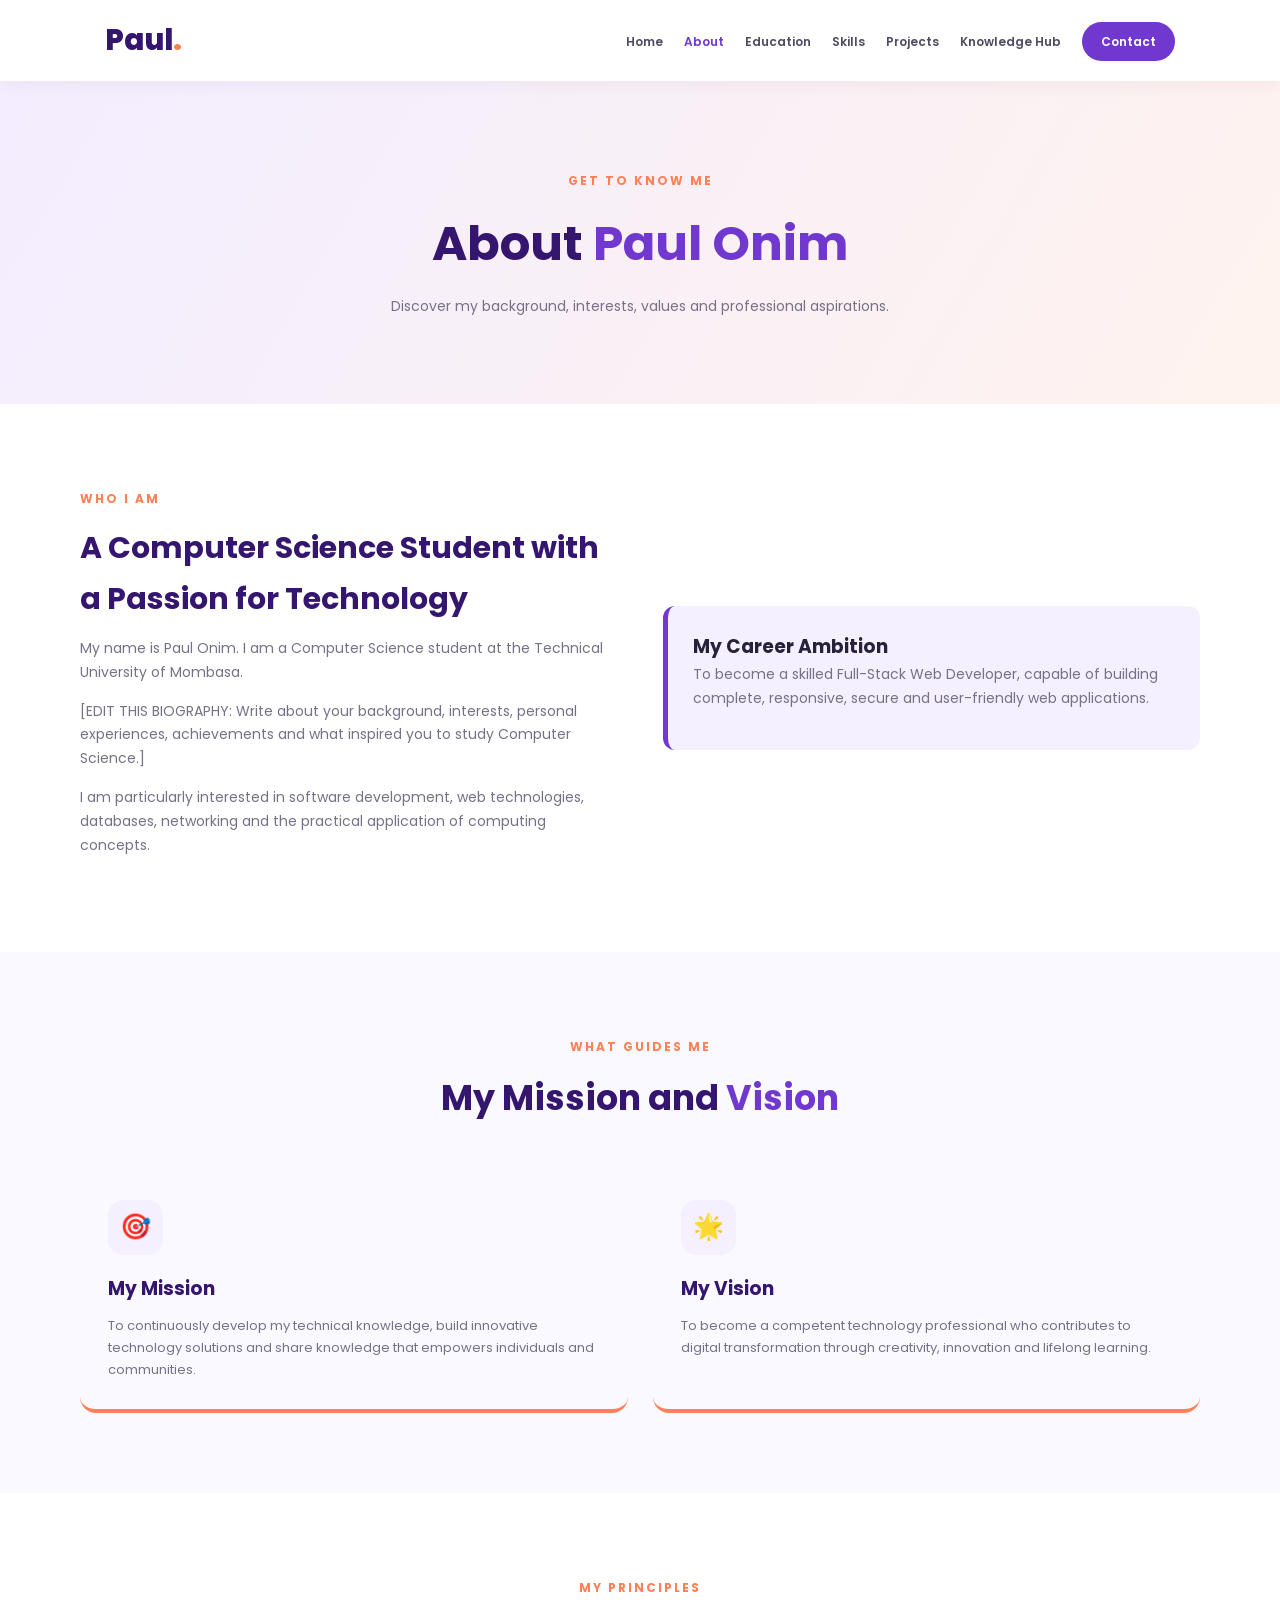
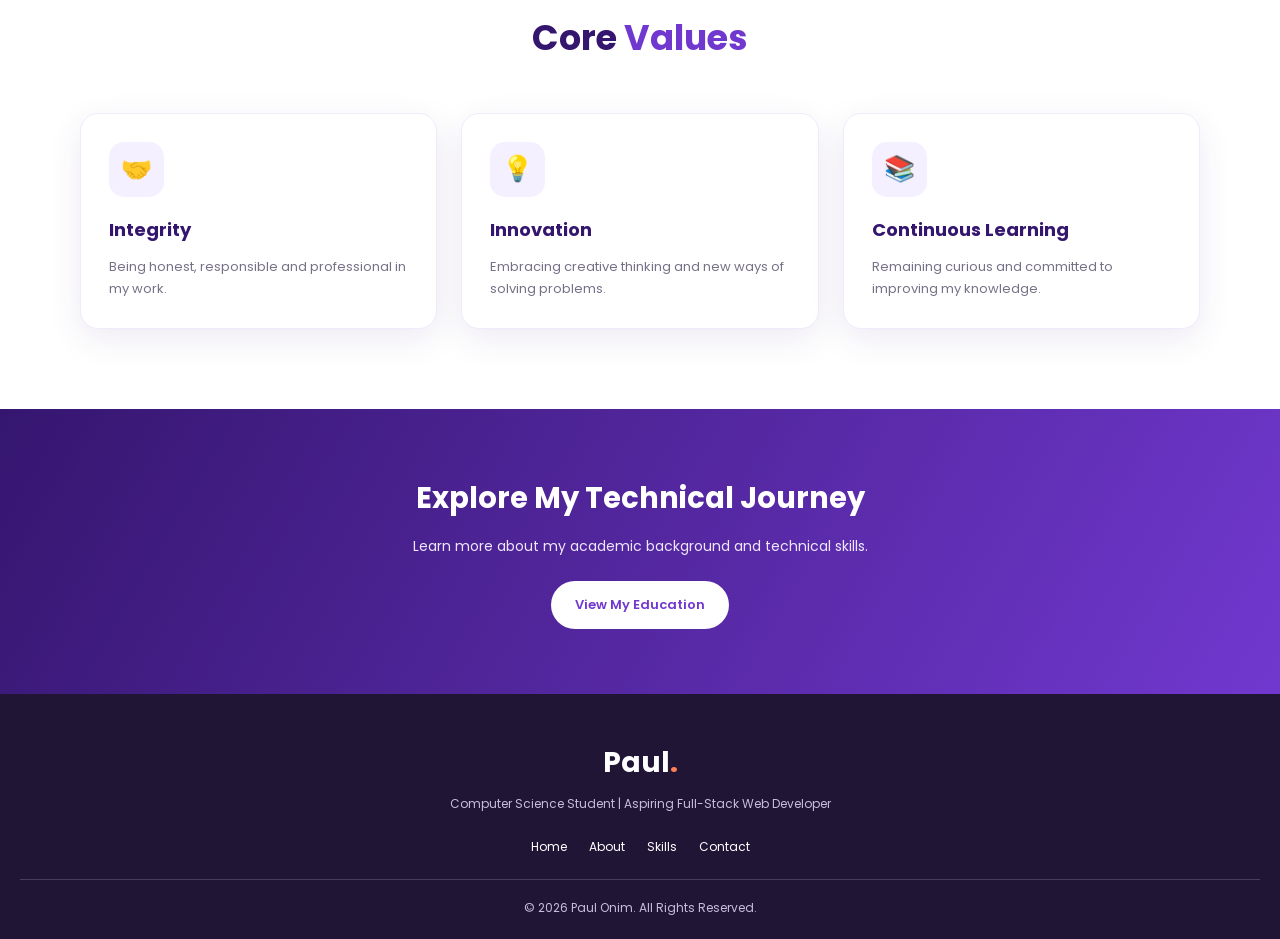
==== about.html @ d52e4b65 "Add files via upload" ====
<!DOCTYPE html>
<html lang="en">
<head>
    <meta charset="UTF-8">
    <meta name="viewport" content="width=device-width, initial-scale=1.0">
    <title>About Paul Onim</title>
    <link rel="stylesheet" href="css/style.css">
</head>
<body>

<header>
    <nav class="navbar container">
        <a href="index.html" class="logo">Paul<span>.</span></a>
        <button class="menu-toggle" id="menu-toggle">☰</button>
        <ul class="nav-links">
            <li><a href="index.html">Home</a></li>
            <li><a class="active" href="about.html">About</a></li>
            <li><a href="education.html">Education</a></li>
            <li><a href="skills.html">Skills</a></li>
            <li><a href="projects.html">Projects</a></li>
            <li><a href="articles.html">Knowledge Hub</a></li>
            <li><a class="nav-cta" href="contact.html">Contact</a></li>
        </ul>
    </nav>
</header>

<main>
    <section class="page-intro">
        <span class="eyebrow">GET TO KNOW ME</span>
        <h1>About <span class="highlight">Paul Onim</span></h1>
        <p>Discover my background, interests, values and professional aspirations.</p>
    </section>

    <section class="section">
        <div class="container about-layout">

            <div>
                <span class="hero-label">WHO I AM</span>
                <h2 style="font-size:30px;color:var(--deep-purple);margin:12px 0;">
                    A Computer Science Student with a Passion for Technology
                </h2>

                <p>
                    My name is Paul Onim. I am a Computer Science student
                    at the Technical University of Mombasa.
                </p>

                <p>
                    [EDIT THIS BIOGRAPHY: Write about your background,
                    interests, personal experiences, achievements and
                    what inspired you to study Computer Science.]
                </p>

                <p>
                    I am particularly interested in software development,
                    web technologies, databases, networking and the
                    practical application of computing concepts.
                </p>
            </div>

            <div class="about-highlight">
                <h3>My Career Ambition</h3>
                <p>
                    To become a skilled Full-Stack Web Developer,
                    capable of building complete, responsive,
                    secure and user-friendly web applications.
                </p>
            </div>

        </div>
    </section>

    <section class="section" style="background:var(--light);">
        <div class="container">
            <div class="section-heading">
                <span class="eyebrow">WHAT GUIDES ME</span>
                <h2>My Mission and <span>Vision</span></h2>
            </div>

            <div class="grid-2">
                <div class="info-box">
                    <div class="card-icon">🎯</div>
                    <h3>My Mission</h3>
                    <p>
                        To continuously develop my technical knowledge,
                        build innovative technology solutions and share
                        knowledge that empowers individuals and communities.
                    </p>
                </div>

                <div class="info-box">
                    <div class="card-icon">🌟</div>
                    <h3>My Vision</h3>
                    <p>
                        To become a competent technology professional
                        who contributes to digital transformation through
                        creativity, innovation and lifelong learning.
                    </p>
                </div>
            </div>
        </div>
    </section>

    <section class="section">
        <div class="container">
            <div class="section-heading">
                <span class="eyebrow">MY PRINCIPLES</span>
                <h2>Core <span>Values</span></h2>
            </div>

            <div class="grid-3">
                <div class="card">
                    <div class="card-icon">🤝</div>
                    <h3>Integrity</h3>
                    <p>Being honest, responsible and professional in my work.</p>
                </div>

                <div class="card">
                    <div class="card-icon">💡</div>
                    <h3>Innovation</h3>
                    <p>Embracing creative thinking and new ways of solving problems.</p>
                </div>

                <div class="card">
                    <div class="card-icon">📚</div>
                    <h3>Continuous Learning</h3>
                    <p>Remaining curious and committed to improving my knowledge.</p>
                </div>
            </div>
        </div>
    </section>
</main>

<section class="cta">
    <h2>Explore My Technical Journey</h2>
    <p>Learn more about my academic background and technical skills.</p>
    <a href="education.html" class="btn btn-light">View My Education</a>
</section>

<footer>
    <h2>Paul<span>.</span></h2>
    <p>Computer Science Student | Aspiring Full-Stack Web Developer</p>
    <div class="footer-links">
        <a href="index.html">Home</a>
        <a href="about.html">About</a>
        <a href="skills.html">Skills</a>
        <a href="contact.html">Contact</a>
    </div>
    <p class="copyright">© <span id="year"></span> Paul Onim. All Rights Reserved.</p>
</footer>

<script src="js/script.js"></script>
</body>
</html>
---- css/style.css ----
/* =====================================
   PAUL ONIM - PERSONAL PORTFOLIO
   ===================================== */

@import url('https://fonts.googleapis.com/css2?family=Poppins:wght@300;400;500;600;700;800&display=swap');

:root {
    --purple: #7138cf;
    --deep-purple: #35166f;
    --orange: #ff8057;
    --coral: #ff9b83;
    --lavender: #f5f0ff;
    --light: #faf9ff;
    --dark: #27213a;
    --muted: #777187;
    --white: #ffffff;
    --shadow: 0 10px 35px rgba(53, 22, 111, 0.09);
}

* {
    margin: 0;
    padding: 0;
    box-sizing: border-box;
}

html {
    scroll-behavior: smooth;
}

body {
    font-family: 'Poppins', sans-serif;
    color: var(--dark);
    background: var(--white);
    line-height: 1.7;
}

a {
    text-decoration: none;
    color: inherit;
}

button,
input,
textarea {
    font: inherit;
}

img {
    max-width: 100%;
}

/* NAVIGATION */

header {
    position: sticky;
    top: 0;
    z-index: 1000;
    background: rgba(255,255,255,0.96);
    box-shadow: 0 3px 18px rgba(0,0,0,0.05);
}

.navbar {
    max-width: 1200px;
    margin: auto;
    padding: 16px 25px;
    display: flex;
    align-items: center;
    justify-content: space-between;
}

.logo {
    font-size: 29px;
    font-weight: 800;
    color: var(--deep-purple);
}

.logo span {
    color: var(--orange);
}

.nav-links {
    display: flex;
    align-items: center;
    gap: 21px;
    list-style: none;
}

.nav-links a {
    font-size: 12px;
    font-weight: 600;
    color: #514b61;
    transition: 0.3s;
}

.nav-links a:hover,
.nav-links a.active {
    color: var(--purple);
}

.nav-links .nav-cta {
    background: var(--purple);
    color: white;
    padding: 11px 19px;
    border-radius: 25px;
}

.nav-links .nav-cta:hover {
    background: var(--deep-purple);
    color: white;
}

.menu-toggle {
    display: none;
    border: 0;
    background: none;
    font-size: 28px;
    color: var(--purple);
    cursor: pointer;
}

/* GENERAL LAYOUT */

.container {
    width: min(1120px, 90%);
    margin: auto;
}

.page-intro {
    padding: 85px 20px;
    text-align: center;
    background: linear-gradient(120deg, #f3edff, #fff3ee);
}

.page-intro .eyebrow {
    color: var(--orange);
    font-size: 12px;
    font-weight: 700;
    letter-spacing: 2px;
    text-transform: uppercase;
}

.page-intro h1 {
    font-size: clamp(34px, 5vw, 48px);
    color: var(--deep-purple);
    margin: 10px 0;
}

.page-intro p {
    max-width: 700px;
    margin: auto;
    color: var(--muted);
    font-size: 14px;
}

.section {
    padding: 80px 0;
}

.section-heading {
    text-align: center;
    max-width: 680px;
    margin: 0 auto 45px;
}

.section-heading .eyebrow {
    color: var(--orange);
    font-size: 12px;
    font-weight: 700;
    letter-spacing: 2px;
}

.section-heading h2 {
    color: var(--deep-purple);
    font-size: clamp(26px, 4vw, 35px);
    margin: 8px 0 12px;
}

.section-heading h2 span,
.highlight {
    color: var(--purple);
}

.section-heading p {
    color: var(--muted);
    font-size: 14px;
}

.btn {
    display: inline-block;
    padding: 13px 24px;
    border-radius: 30px;
    font-size: 13px;
    font-weight: 600;
    transition: 0.3s;
    border: 0;
    cursor: pointer;
}

.btn-primary {
    background: var(--purple);
    color: white;
}

.btn-primary:hover {
    background: var(--deep-purple);
    transform: translateY(-3px);
}

.btn-outline {
    border: 2px solid var(--purple);
    color: var(--purple);
}

.btn-outline:hover {
    background: var(--lavender);
}

.btn-light {
    background: white;
    color: var(--purple);
}

/* HOME HERO */

.hero {
    min-height: 600px;
    padding: 85px 0;
    display: grid;
    grid-template-columns: 1.2fr 0.8fr;
    align-items: center;
    gap: 60px;
}

.hero-label {
    color: var(--orange);
    font-size: 12px;
    font-weight: 700;
    letter-spacing: 2px;
}

.hero h1 {
    font-size: clamp(38px, 5vw, 58px);
    line-height: 1.2;
    color: var(--deep-purple);
    margin: 15px 0;
}

.hero h1 span {
    color: var(--purple);
}

.hero h2 {
    color: var(--orange);
    font-size: 21px;
    margin-bottom: 18px;
}

.hero p {
    color: var(--muted);
    font-size: 14px;
    margin-bottom: 25px;
}

.hero-buttons {
    display: flex;
    gap: 13px;
    flex-wrap: wrap;
}

.hero-photo {
    width: 340px;
    height: 340px;
    margin: auto;
    border-radius: 50%;
    padding: 12px;
    background: linear-gradient(135deg, var(--purple), var(--orange));
    box-shadow: var(--shadow);
}

.hero-photo img {
    width: 100%;
    height: 100%;
    object-fit: cover;
    border-radius: 50%;
    border: 5px solid white;
}

.photo-placeholder {
    height: 100%;
    border-radius: 50%;
    background: var(--lavender);
    border: 5px solid white;
    display: flex;
    flex-direction: column;
    align-items: center;
    justify-content: center;
    color: var(--purple);
}

.photo-placeholder strong {
    font-size: 75px;
}

.photo-placeholder span {
    font-size: 11px;
}

/* CARDS AND GRIDS */

.grid-2 {
    display: grid;
    grid-template-columns: repeat(2, 1fr);
    gap: 25px;
}

.grid-3 {
    display: grid;
    grid-template-columns: repeat(3, 1fr);
    gap: 24px;
}

.card {
    background: white;
    border-radius: 18px;
    padding: 28px;
    box-shadow: var(--shadow);
    border: 1px solid #f0ebfa;
    transition: 0.3s;
}

.card:hover {
    transform: translateY(-6px);
}

.card-icon {
    width: 55px;
    height: 55px;
    display: grid;
    place-items: center;
    border-radius: 15px;
    background: var(--lavender);
    font-size: 25px;
    margin-bottom: 18px;
}

.card h3 {
    color: var(--deep-purple);
    margin-bottom: 10px;
    font-size: 18px;
}

.card p {
    color: var(--muted);
    font-size: 13px;
}

.card a {
    display: inline-block;
    margin-top: 15px;
    color: var(--purple);
    font-size: 13px;
    font-weight: 600;
}

/* ABOUT PAGE */

.about-layout {
    display: grid;
    grid-template-columns: 1fr 1fr;
    gap: 45px;
    align-items: center;
}

.about-layout p {
    color: var(--muted);
    font-size: 14px;
    margin-bottom: 15px;
}

.about-highlight {
    background: var(--lavender);
    border-left: 5px solid var(--purple);
    padding: 25px;
    border-radius: 12px;
}

.info-box {
    background: var(--light);
    border-radius: 16px;
    padding: 28px;
    border-bottom: 4px solid var(--orange);
}

.info-box h3 {
    color: var(--deep-purple);
    margin-bottom: 10px;
}

.info-box p {
    font-size: 13px;
    color: var(--muted);
}

/* SKILLS */

.skill-list {
    display: grid;
    grid-template-columns: repeat(3, 1fr);
    gap: 17px;
}

.skill-item {
    padding: 20px;
    background: var(--light);
    border-radius: 13px;
    border-left: 4px solid var(--purple);
    font-size: 14px;
    font-weight: 600;
}

.skill-item span {
    margin-right: 10px;
    color: var(--orange);
}

/* TIMELINE */

.timeline {
    max-width: 800px;
    margin: auto;
    border-left: 3px solid var(--purple);
    padding-left: 30px;
}

.timeline-item {
    position: relative;
    padding: 0 0 35px;
}

.timeline-item::before {
    content: "";
    position: absolute;
    left: -39px;
    top: 7px;
    width: 15px;
    height: 15px;
    background: var(--orange);
    border: 4px solid white;
    border-radius: 50%;
    box-shadow: 0 0 0 2px var(--purple);
}

.timeline-item h3 {
    color: var(--deep-purple);
}

.timeline-item p {
    color: var(--muted);
    font-size: 13px;
}

/* PROJECTS AND ARTICLES */

.project-tag {
    display: inline-block;
    background: var(--lavender);
    color: var(--purple);
    padding: 5px 12px;
    border-radius: 20px;
    font-size: 11px;
    margin: 12px 5px 0 0;
}

.article-card {
    overflow: hidden;
    padding: 0;
}

.article-card .article-content {
    padding: 25px;
}

.article-banner {
    height: 145px;
    display: grid;
    place-items: center;
    font-size: 48px;
    background: linear-gradient(120deg, #e8dcff, #ffe5da);
}

/* CONTACT */

.contact-layout {
    display: grid;
    grid-template-columns: 0.8fr 1.2fr;
    gap: 35px;
}

.contact-detail {
    background: var(--lavender);
    border-radius: 17px;
    padding: 25px;
    margin-bottom: 15px;
}

.contact-detail h3 {
    color: var(--deep-purple);
    font-size: 15px;
}

.contact-detail p {
    color: var(--muted);
    font-size: 13px;
    overflow-wrap: anywhere;
}

.contact-form {
    background: white;
    padding: 30px;
    border-radius: 18px;
    box-shadow: var(--shadow);
}

.contact-form label {
    display: block;
    font-size: 13px;
    font-weight: 600;
    margin: 15px 0 7px;
}

.contact-form input,
.contact-form textarea {
    width: 100%;
    padding: 13px;
    border: 1px solid #e5dff0;
    border-radius: 9px;
    outline: none;
}

.contact-form input:focus,
.contact-form textarea:focus {
    border-color: var(--purple);
}

.contact-form textarea {
    min-height: 130px;
    resize: vertical;
}

.form-message {
    margin-top: 12px;
    color: var(--purple);
    font-size: 13px;
}

/* CTA AND FOOTER */

.cta {
    padding: 65px 20px;
    text-align: center;
    color: white;
    background: linear-gradient(120deg, var(--deep-purple), var(--purple));
}

.cta h2 {
    font-size: 29px;
    margin-bottom: 12px;
}

.cta p {
    color: #eee7ff;
    font-size: 14px;
    margin-bottom: 22px;
}

footer {
    background: #211536;
    color: white;
    padding: 45px 20px 20px;
    text-align: center;
}

footer h2 {
    font-size: 28px;
    margin-bottom: 8px;
}

footer h2 span {
    color: var(--orange);
}

footer p {
    color: #c7bdd9;
    font-size: 12px;
}

.footer-links {
    display: flex;
    justify-content: center;
    flex-wrap: wrap;
    gap: 22px;
    margin: 22px 0;
}

.footer-links a {
    font-size: 12px;
    color: white;
}

.footer-links a:hover {
    color: var(--orange);
}

.copyright {
    border-top: 1px solid #493d5d;
    padding-top: 18px;
    margin-top: 20px;
}

/* RESPONSIVE DESIGN */

@media (max-width: 950px) {
    .nav-links {
        gap: 12px;
    }

    .nav-links a {
        font-size: 10px;
    }

    .hero-photo {
        width: 280px;
        height: 280px;
    }
}

@media (max-width: 760px) {
    .menu-toggle {
        display: block;
    }

    .nav-links {
        display: none;
        position: absolute;
        top: 70px;
        left: 0;
        width: 100%;
        padding: 25px;
        background: white;
        flex-direction: column;
        box-shadow: var(--shadow);
    }

    .nav-links.show {
        display: flex;
    }

    .hero {
        grid-template-columns: 1fr;
        text-align: center;
        padding: 65px 0;
        gap: 35px;
    }

    .hero-buttons {
        justify-content: center;
    }

    .hero-photo {
        width: 250px;
        height: 250px;
    }

    .grid-2,
    .grid-3,
    .about-layout,
    .contact-layout {
        grid-template-columns: 1fr;
    }

    .skill-list {
        grid-template-columns: repeat(2, 1fr);
    }

    .section {
        padding: 60px 0;
    }
}

@media (max-width: 430px) {
    .skill-list {
        grid-template-columns: 1fr;
    }

    .page-intro {
        padding: 60px 15px;
    }

    .cta h2 {
        font-size: 23px;
    }
}
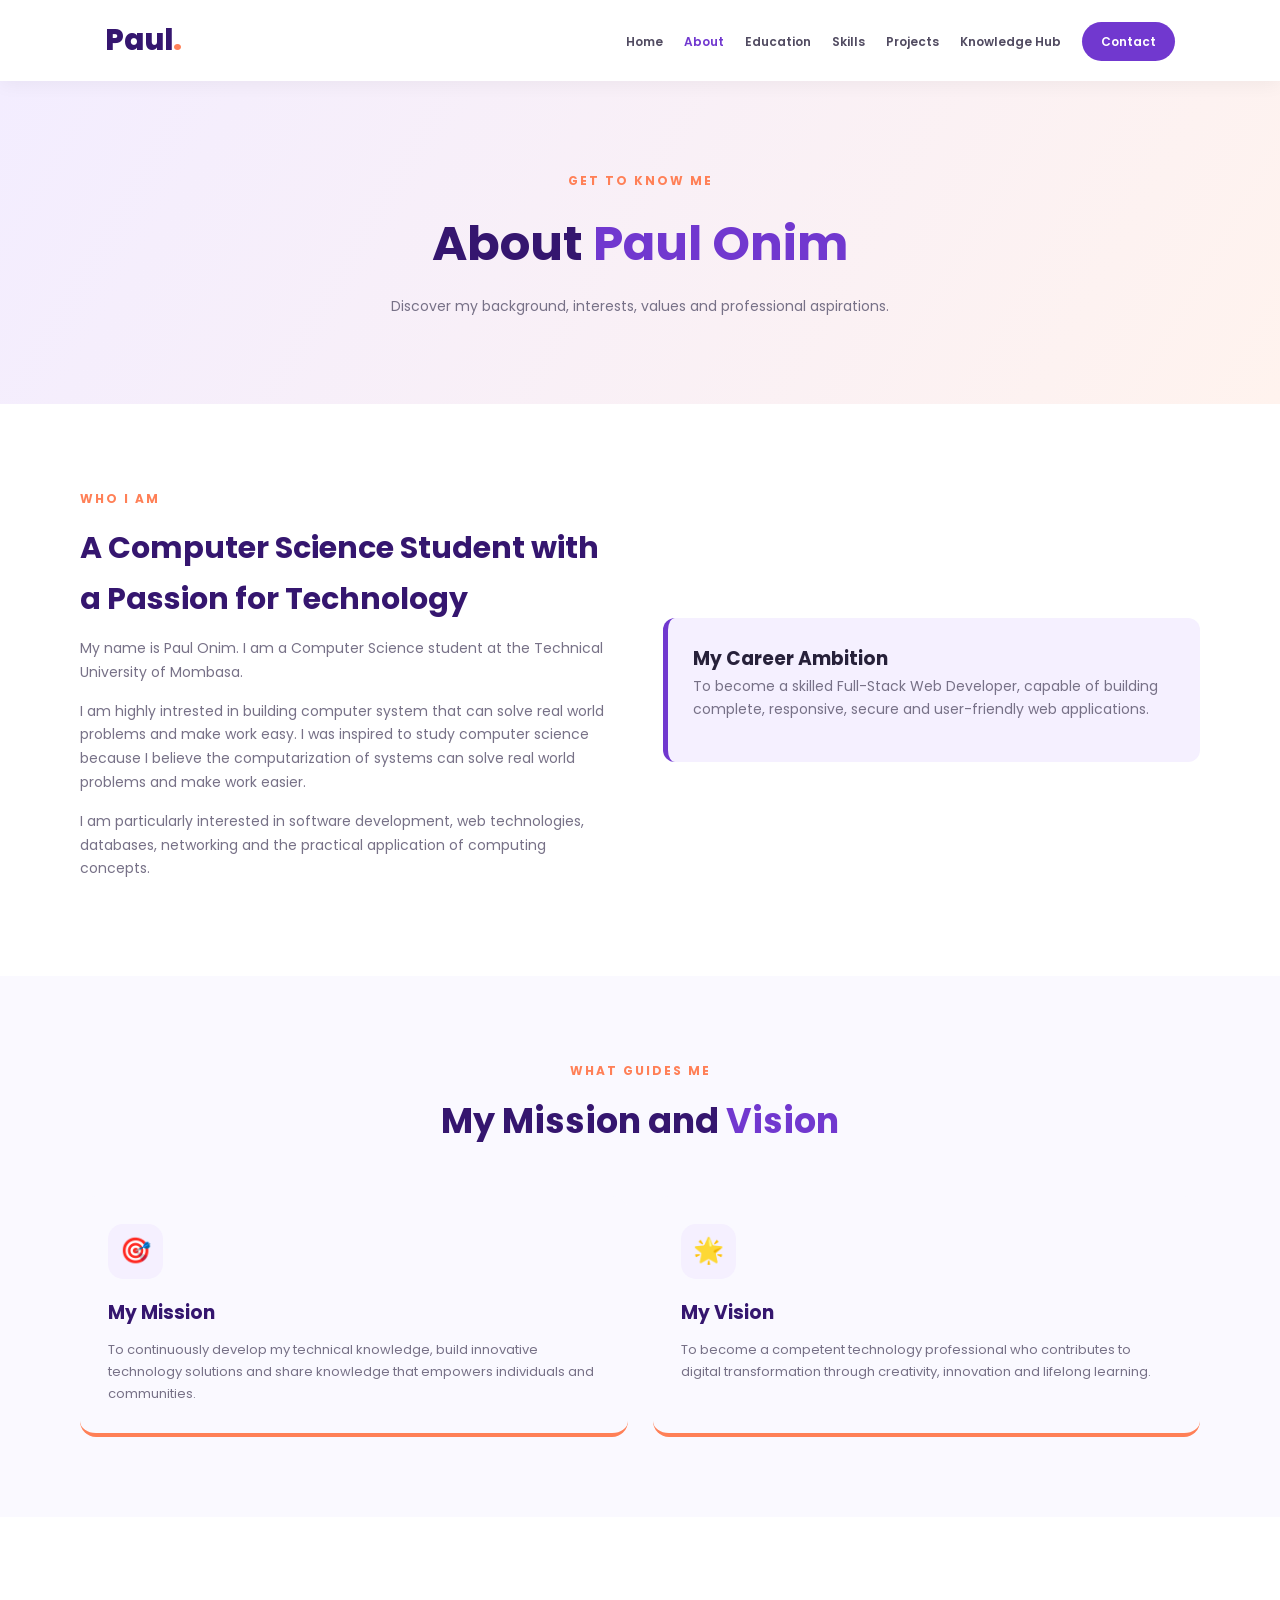
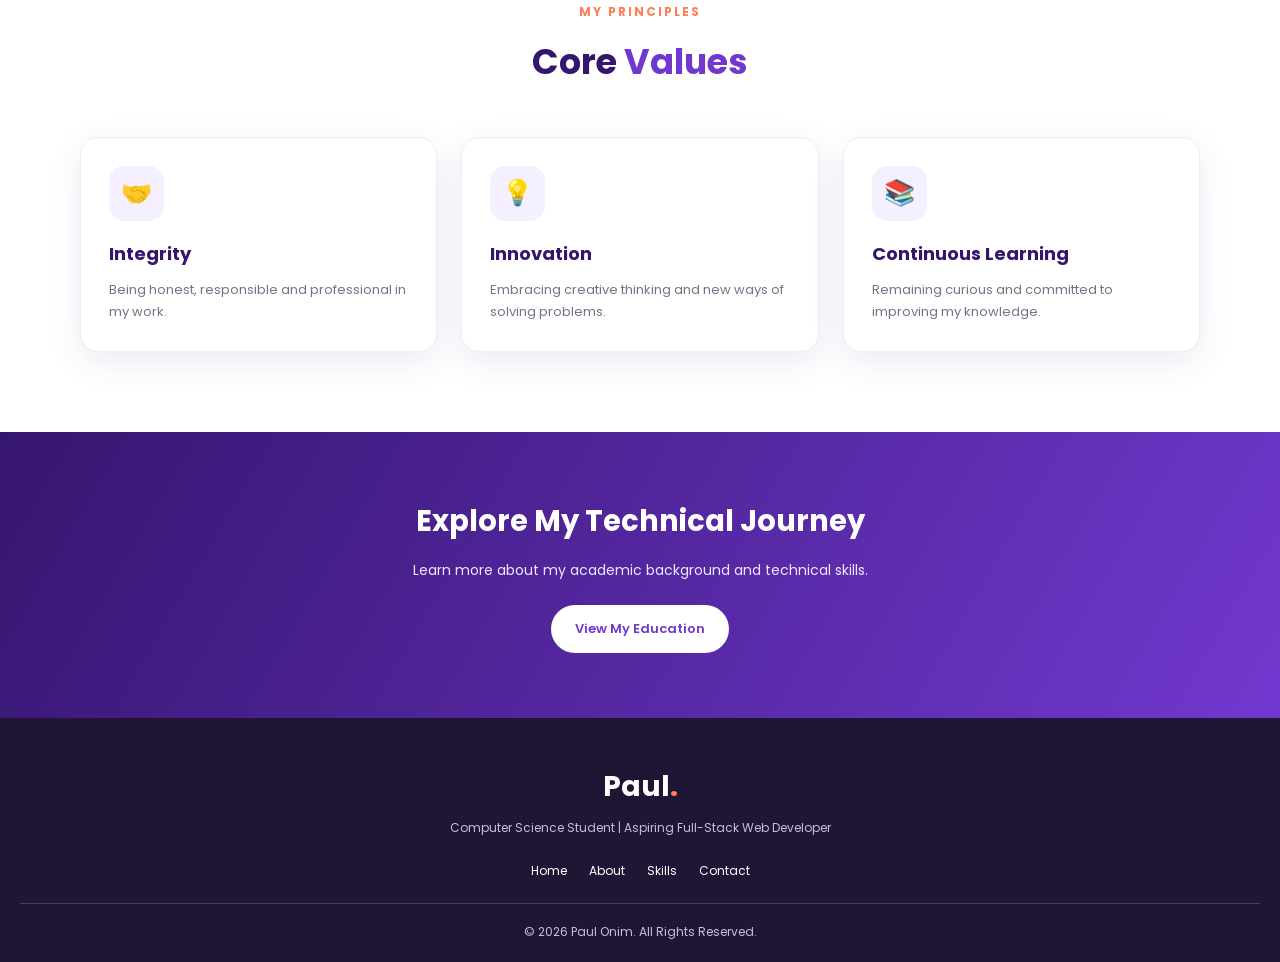
==== commit 7926d335: "Update about.html" ====
--- a/about.html
+++ b/about.html
@@ -46,9 +46,12 @@
                 </p>
 
                 <p>
-                    [EDIT THIS BIOGRAPHY: Write about your background,
-                    interests, personal experiences, achievements and
-                    what inspired you to study Computer Science.]
+                
+                    I am highly intrested in building computer system that can solve
+                    real world problems and make work easy. I was inspired to study 
+                    computer science because I believe the computarization of systems 
+                    can solve real world problems and make work easier. 
+                     
                 </p>
 
                 <p>
@@ -151,4 +154,4 @@
 
 <script src="js/script.js"></script>
 </body>
-</html>+</html>
